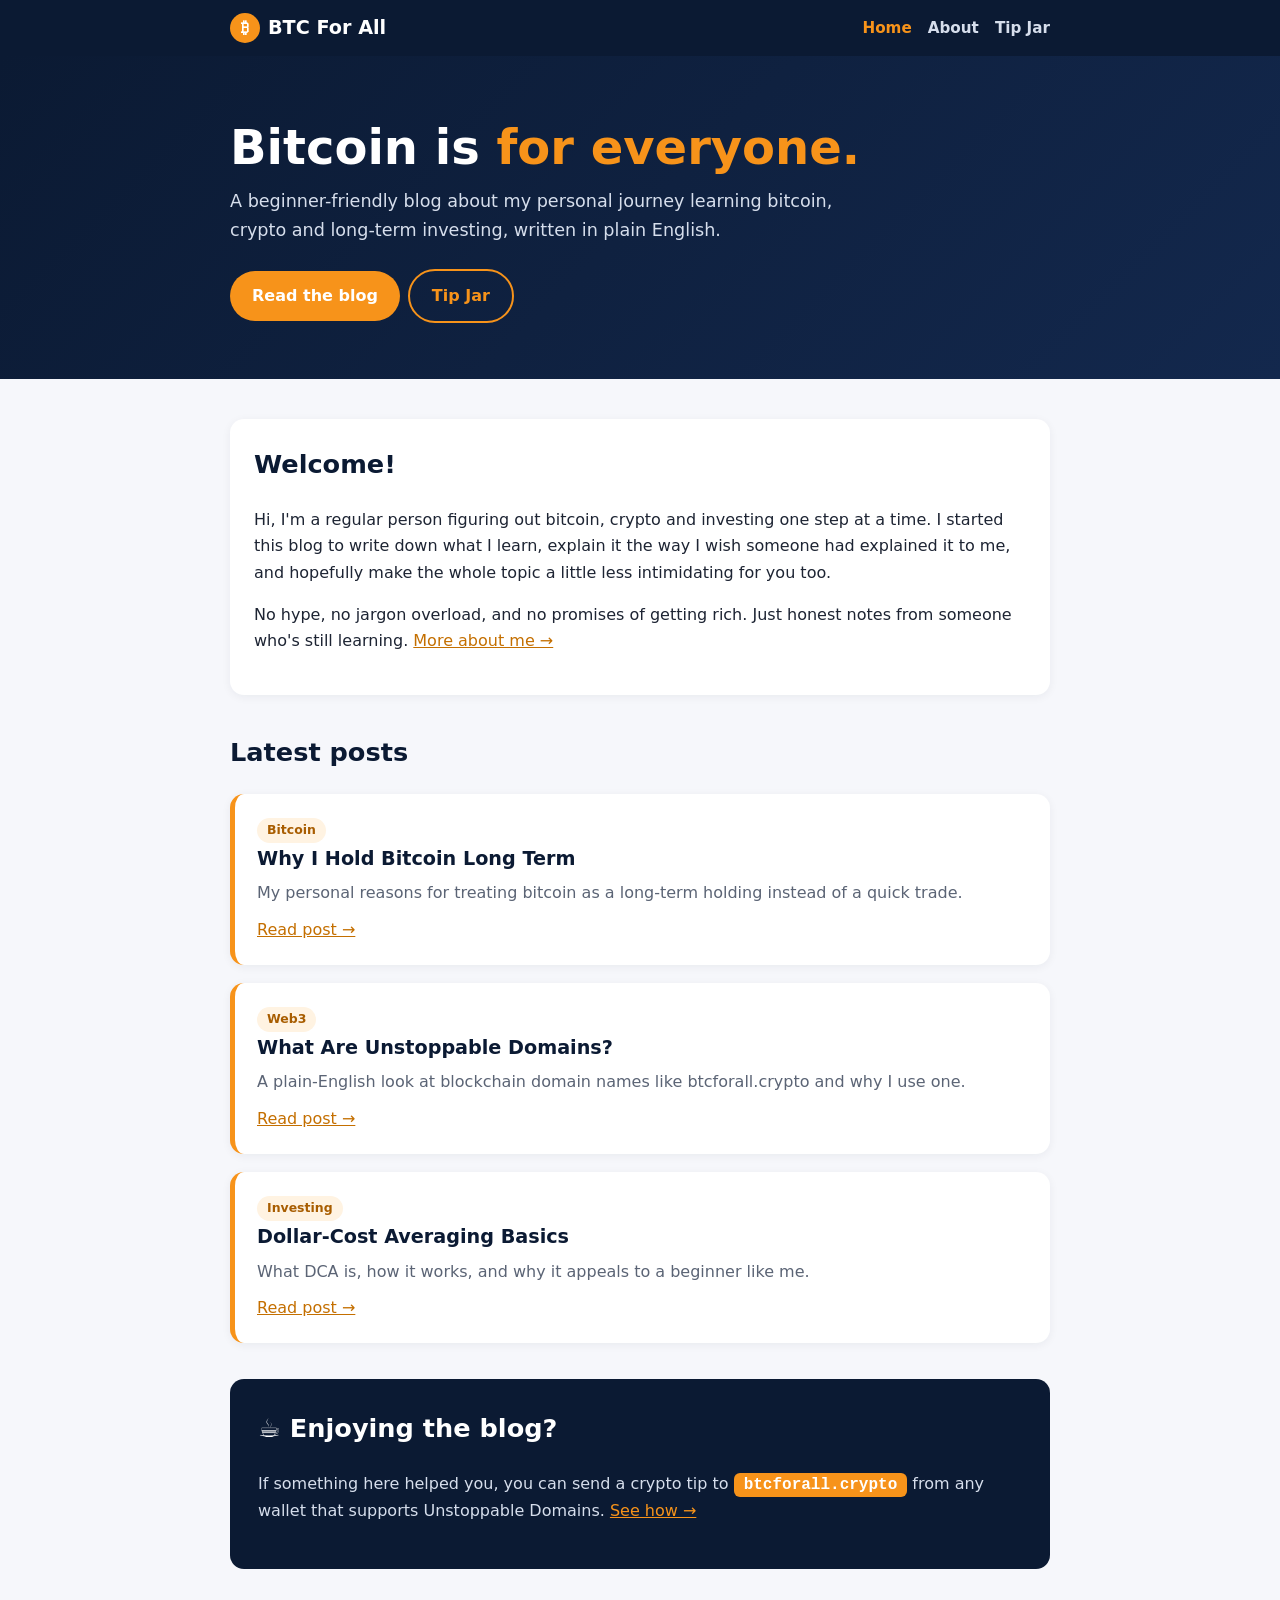
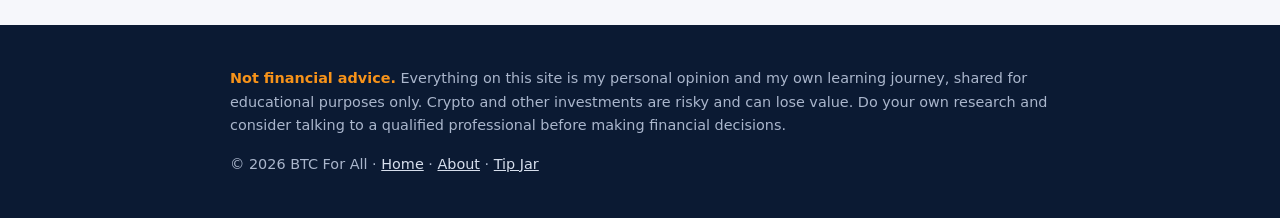
==== index.html @ 7ab6f7ed "Launch BTC For All blog" ====
<!DOCTYPE html>
<html lang="en">
<head>
<meta charset="utf-8">
<meta name="viewport" content="width=device-width, initial-scale=1">
<title>BTC For All — A beginner-friendly crypto & investing blog</title>
<meta name="description" content="A personal, beginner-friendly blog about learning bitcoin, crypto and long-term investing.">
<meta name="theme-color" content="#0b1a33">
<link rel="icon" href="data:image/svg+xml,<svg xmlns='http://www.w3.org/2000/svg' viewBox='0 0 100 100'><circle cx='50' cy='50' r='50' fill='%23f7931a'/><text x='50' y='70' font-size='60' text-anchor='middle' fill='white' font-family='Arial' font-weight='bold'>B</text></svg>">
<link rel="stylesheet" href="style.css">
</head>
<body>
<header class="site"><div class="wrap">
<a class="logo" href="index.html"><span class="b">&#8383;</span>BTC For All</a>
<nav><a href="index.html" class="active">Home</a><a href="about.html">About</a><a href="tip-jar.html">Tip Jar</a></nav>
</div></header>

<section class="hero"><div class="wrap">
<h1>Bitcoin is <em>for everyone.</em></h1>
<p>A beginner-friendly blog about my personal journey learning bitcoin, crypto and long-term investing, written in plain English.</p>
<a class="btn" href="#posts">Read the blog</a><a class="btn ghost" href="tip-jar.html">Tip Jar</a>
</div></section>
<main><div class="wrap">
<div class="intro">
<h2>Welcome!</h2>
<p>Hi, I'm a regular person figuring out bitcoin, crypto and investing one step at a time. I started this blog to write down what I learn, explain it the way I wish someone had explained it to me, and hopefully make the whole topic a little less intimidating for you too.</p>
<p>No hype, no jargon overload, and no promises of getting rich. Just honest notes from someone who's still learning. <a href="about.html">More about me &rarr;</a></p>
</div>
<h2 id="posts">Latest posts</h2>
<div class="posts">
<div class="card"><span class="tag">Bitcoin</span><h3><a href="posts/why-i-hold-bitcoin-long-term.html">Why I Hold Bitcoin Long Term</a></h3><p>My personal reasons for treating bitcoin as a long-term holding instead of a quick trade.</p><a href="posts/why-i-hold-bitcoin-long-term.html">Read post &rarr;</a></div>
<div class="card"><span class="tag">Web3</span><h3><a href="posts/what-are-unstoppable-domains.html">What Are Unstoppable Domains?</a></h3><p>A plain-English look at blockchain domain names like btcforall.crypto and why I use one.</p><a href="posts/what-are-unstoppable-domains.html">Read post &rarr;</a></div>
<div class="card"><span class="tag">Investing</span><h3><a href="posts/dollar-cost-averaging-basics.html">Dollar-Cost Averaging Basics</a></h3><p>What DCA is, how it works, and why it appeals to a beginner like me.</p><a href="posts/dollar-cost-averaging-basics.html">Read post &rarr;</a></div>
</div>
<div class="tip">
<h2>&#9749; Enjoying the blog?</h2>
<p>If something here helped you, you can send a crypto tip to <code>btcforall.crypto</code> from any wallet that supports Unstoppable Domains. <a href="tip-jar.html" style="color:var(--orange)">See how &rarr;</a></p>
</div>
</div></main>
<footer class="site"><div class="wrap">
<p><strong>Not financial advice.</strong> Everything on this site is my personal opinion and my own learning journey, shared for educational purposes only. Crypto and other investments are risky and can lose value. Do your own research and consider talking to a qualified professional before making financial decisions.</p>
<p>&copy; 2026 BTC For All &middot; <a href="index.html">Home</a> &middot; <a href="about.html">About</a> &middot; <a href="tip-jar.html">Tip Jar</a></p>
</div></footer>
</body>
</html>
---- style.css ----
:root{--orange:#f7931a;--navy:#0b1a33;--navy2:#13284d;--white:#fff;--text:#1d2433;--muted:#5b6475;--bg:#f6f7fb}
*{box-sizing:border-box}
html{-webkit-text-size-adjust:100%}
body{margin:0;font-family:system-ui,-apple-system,"Segoe UI",Roboto,Helvetica,Arial,sans-serif;color:var(--text);background:var(--bg);line-height:1.65}
a{color:#c46f00}
a:hover{color:var(--orange)}
.wrap{max-width:860px;margin:0 auto;padding:0 20px}
header.site{background:var(--navy);color:var(--white);position:sticky;top:0;z-index:10}
header.site .wrap{display:flex;align-items:center;justify-content:space-between;flex-wrap:wrap;gap:8px;padding-top:12px;padding-bottom:12px}
.logo{color:var(--white);text-decoration:none;font-weight:800;font-size:1.2rem;display:flex;align-items:center;gap:8px}
.logo span.b{display:inline-grid;place-items:center;width:30px;height:30px;border-radius:50%;background:var(--orange);color:var(--white);font-size:1rem}
nav a{color:#d6deec;text-decoration:none;margin-left:16px;font-weight:600;font-size:.95rem}
nav a:first-child{margin-left:0}
nav a:hover,nav a.active{color:var(--orange)}
.hero{background:linear-gradient(135deg,var(--navy) 0%,var(--navy2) 100%);color:var(--white);padding:64px 0 56px}
.hero h1{font-size:clamp(2rem,6vw,3rem);line-height:1.15;margin:0 0 12px}
.hero h1 em{color:var(--orange);font-style:normal}
.hero p{font-size:1.1rem;color:#d6deec;max-width:620px;margin:0 0 24px}
.btn{display:inline-block;background:var(--orange);color:var(--white);padding:12px 22px;border-radius:999px;text-decoration:none;font-weight:700}
.btn:hover{color:var(--white);filter:brightness(1.08)}
.btn.ghost{background:transparent;border:2px solid var(--orange);color:var(--orange);margin-left:8px}
main{padding:40px 0 56px}
h2{color:var(--navy);font-size:1.6rem;margin-top:0}
.intro{background:var(--white);border-radius:14px;padding:24px;box-shadow:0 2px 10px rgba(11,26,51,.06);margin-bottom:36px}
.posts{display:grid;gap:18px}
.card{background:var(--white);border-radius:14px;padding:22px;box-shadow:0 2px 10px rgba(11,26,51,.06);border-left:5px solid var(--orange)}
.card h3{margin:0 0 6px;font-size:1.2rem}
.card h3 a{color:var(--navy);text-decoration:none}
.card h3 a:hover{color:var(--orange)}
.card p{margin:0 0 10px;color:var(--muted)}
.meta{font-size:.85rem;color:var(--muted)}
.tag{display:inline-block;background:#fff3e2;color:#a85d00;border-radius:999px;padding:2px 10px;font-size:.78rem;font-weight:700;margin-right:6px}
article{background:var(--white);border-radius:14px;padding:28px;box-shadow:0 2px 10px rgba(11,26,51,.06)}
article h1{color:var(--navy);font-size:clamp(1.7rem,5vw,2.3rem);line-height:1.2;margin:0 0 8px}
article h2{font-size:1.3rem;margin-top:28px}
.note{background:#fff3e2;border-left:4px solid var(--orange);padding:12px 16px;border-radius:8px;font-size:.95rem;margin:16px 0}
.tip{background:var(--navy);color:var(--white);border-radius:14px;padding:28px;margin-top:36px}
.tip h2{color:var(--white)}
.tip code,.domain{background:var(--orange);color:var(--white);padding:3px 10px;border-radius:6px;font-weight:700;font-family:ui-monospace,Menlo,Consolas,monospace;word-break:break-all}
.tip ul{padding-left:20px}
.tip p,.tip li{color:#d6deec}
footer.site{background:var(--navy);color:#aab6cc;padding:28px 0;font-size:.9rem}
footer.site strong{color:var(--orange)}
footer.site a{color:#d6deec}
@media (max-width:520px){nav a{margin-left:12px;font-size:.9rem}.hero{padding:44px 0 40px}.btn.ghost{margin-left:0;margin-top:10px}article{padding:20px}}
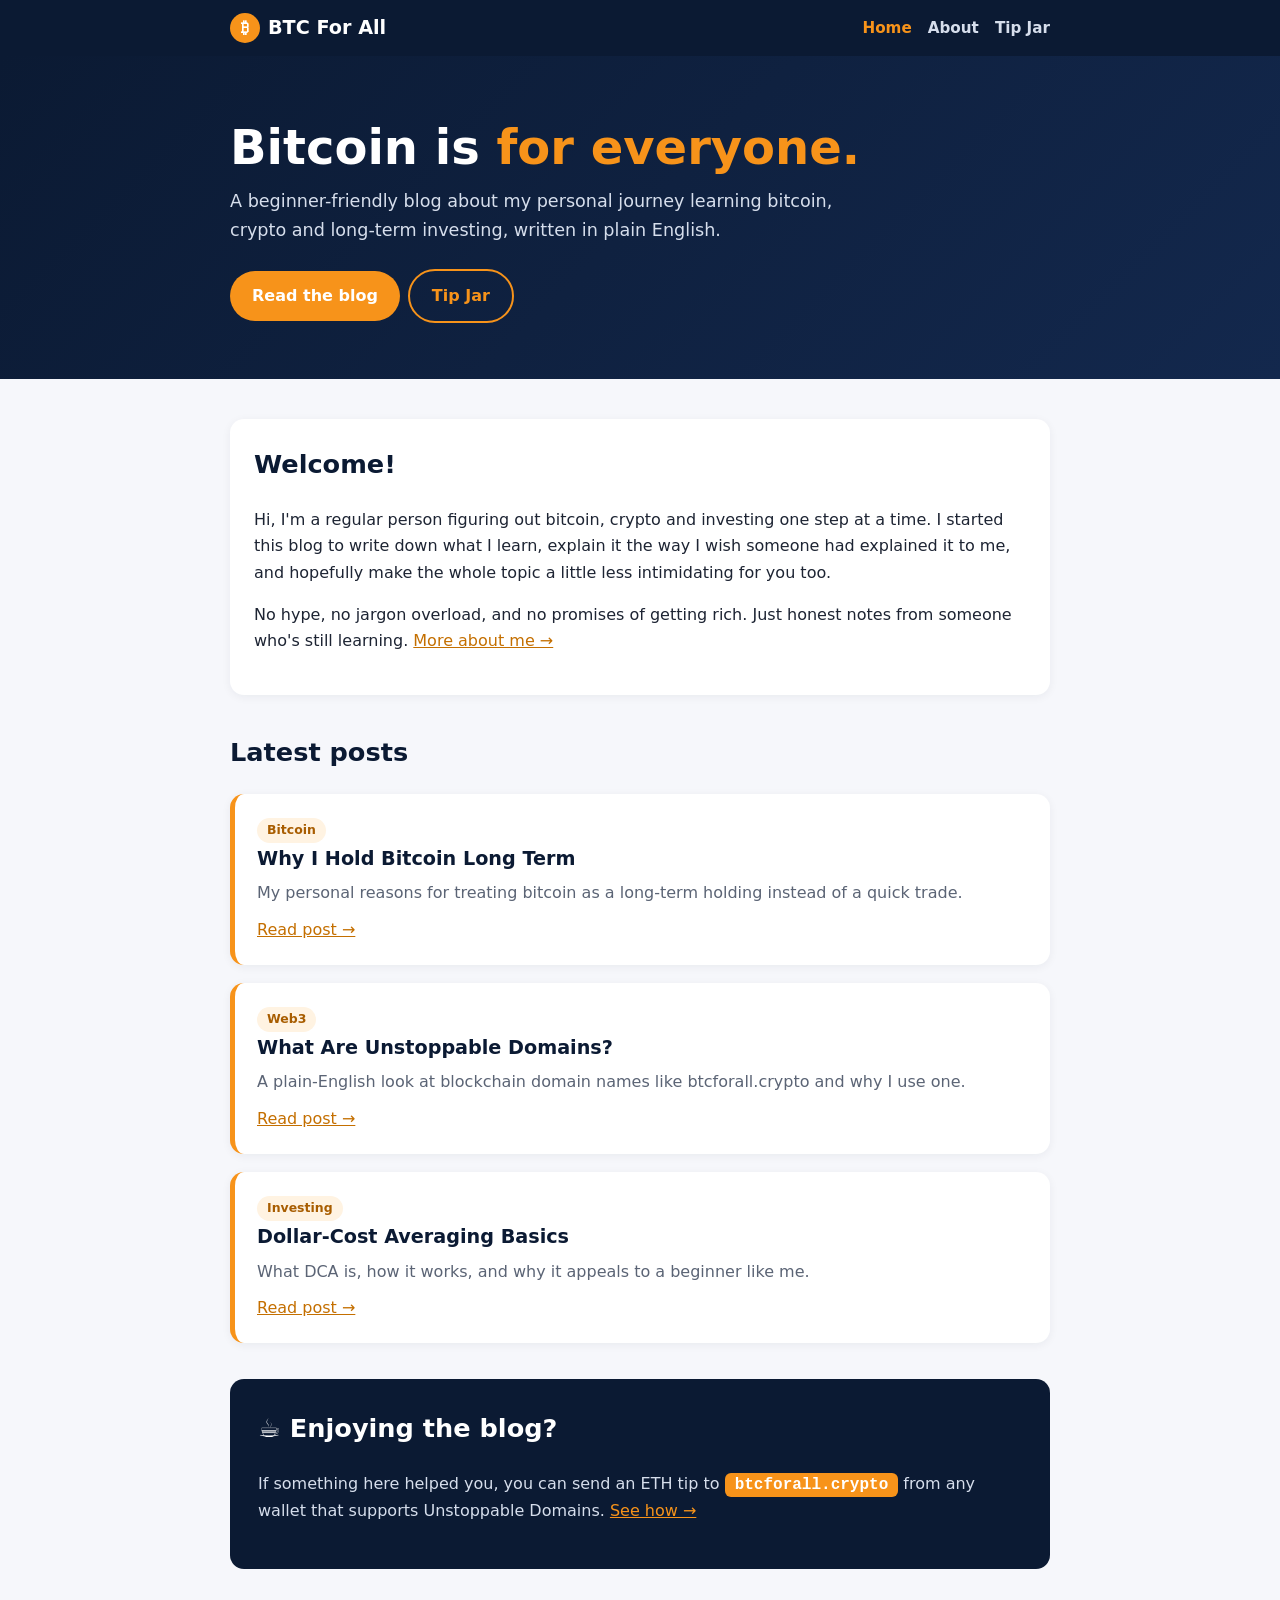
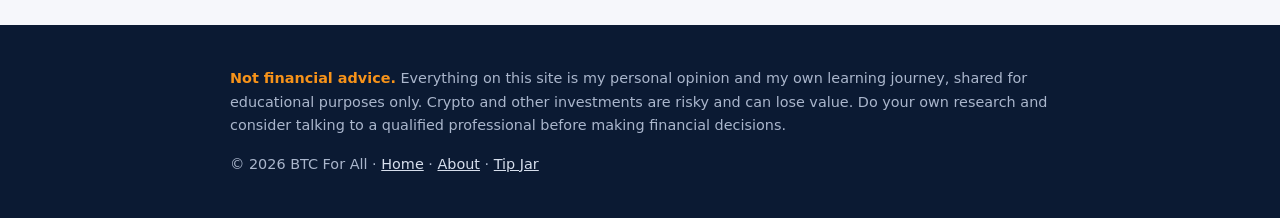
==== commit 48138678: "Tip jar: ETH only for now" ====
--- a/index.html
+++ b/index.html
@@ -34,7 +34,7 @@
 </div>
 <div class="tip">
 <h2>&#9749; Enjoying the blog?</h2>
-<p>If something here helped you, you can send a crypto tip to <code>btcforall.crypto</code> from any wallet that supports Unstoppable Domains. <a href="tip-jar.html" style="color:var(--orange)">See how &rarr;</a></p>
+<p>If something here helped you, you can send an ETH tip to <code>btcforall.crypto</code> from any wallet that supports Unstoppable Domains. <a href="tip-jar.html" style="color:var(--orange)">See how &rarr;</a></p>
 </div>
 </div></main>
 <footer class="site"><div class="wrap">
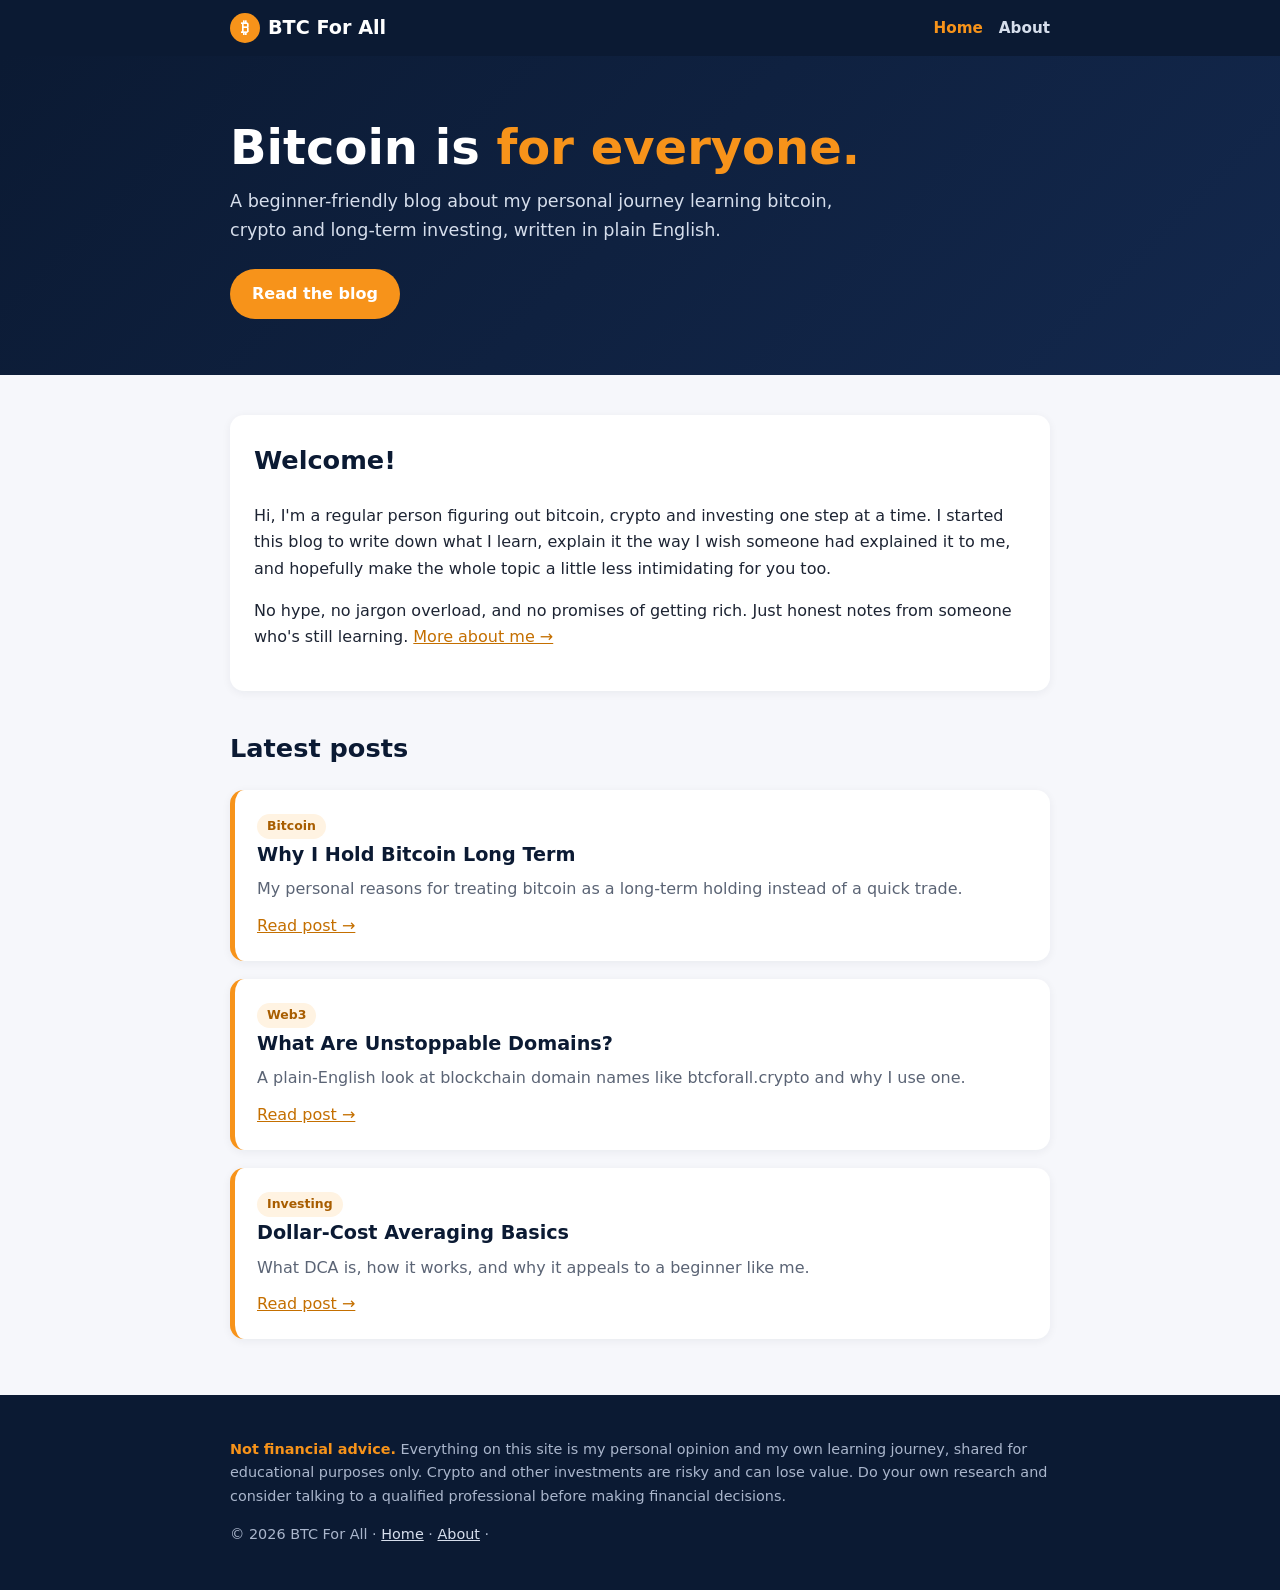
==== commit 2a9d0fe1: "Remove tip jar for now" ====
--- a/index.html
+++ b/index.html
@@ -12,13 +12,13 @@
 <body>
 <header class="site"><div class="wrap">
 <a class="logo" href="index.html"><span class="b">&#8383;</span>BTC For All</a>
-<nav><a href="index.html" class="active">Home</a><a href="about.html">About</a><a href="tip-jar.html">Tip Jar</a></nav>
+<nav><a href="index.html" class="active">Home</a><a href="about.html">About</a></nav>
 </div></header>
 
 <section class="hero"><div class="wrap">
 <h1>Bitcoin is <em>for everyone.</em></h1>
 <p>A beginner-friendly blog about my personal journey learning bitcoin, crypto and long-term investing, written in plain English.</p>
-<a class="btn" href="#posts">Read the blog</a><a class="btn ghost" href="tip-jar.html">Tip Jar</a>
+<a class="btn" href="#posts">Read the blog</a>
 </div></section>
 <main><div class="wrap">
 <div class="intro">
@@ -32,14 +32,10 @@
 <div class="card"><span class="tag">Web3</span><h3><a href="posts/what-are-unstoppable-domains.html">What Are Unstoppable Domains?</a></h3><p>A plain-English look at blockchain domain names like btcforall.crypto and why I use one.</p><a href="posts/what-are-unstoppable-domains.html">Read post &rarr;</a></div>
 <div class="card"><span class="tag">Investing</span><h3><a href="posts/dollar-cost-averaging-basics.html">Dollar-Cost Averaging Basics</a></h3><p>What DCA is, how it works, and why it appeals to a beginner like me.</p><a href="posts/dollar-cost-averaging-basics.html">Read post &rarr;</a></div>
 </div>
-<div class="tip">
-<h2>&#9749; Enjoying the blog?</h2>
-<p>If something here helped you, you can send an ETH tip to <code>btcforall.crypto</code> from any wallet that supports Unstoppable Domains. <a href="tip-jar.html" style="color:var(--orange)">See how &rarr;</a></p>
-</div>
 </div></main>
 <footer class="site"><div class="wrap">
 <p><strong>Not financial advice.</strong> Everything on this site is my personal opinion and my own learning journey, shared for educational purposes only. Crypto and other investments are risky and can lose value. Do your own research and consider talking to a qualified professional before making financial decisions.</p>
-<p>&copy; 2026 BTC For All &middot; <a href="index.html">Home</a> &middot; <a href="about.html">About</a> &middot; <a href="tip-jar.html">Tip Jar</a></p>
+<p>&copy; 2026 BTC For All &middot; <a href="index.html">Home</a> &middot; <a href="about.html">About</a> &middot; </p>
 </div></footer>
 </body>
 </html>
